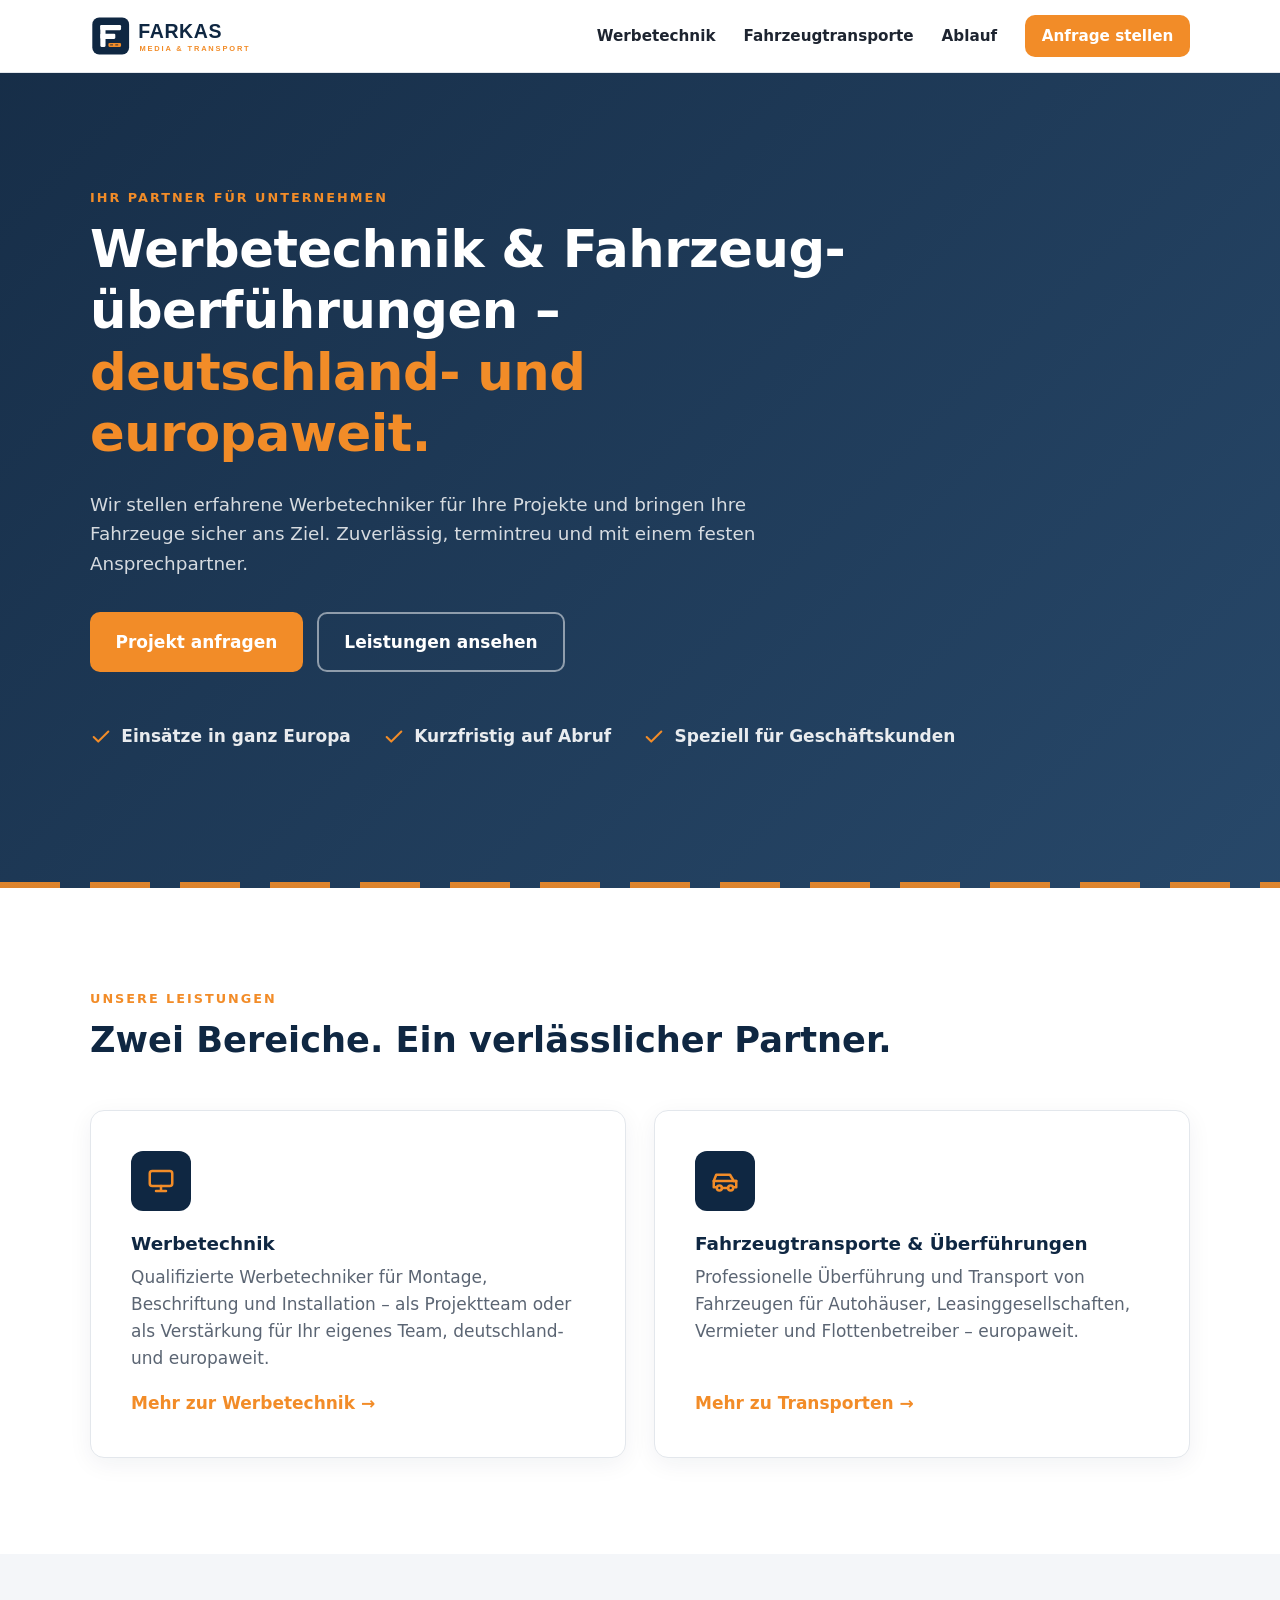
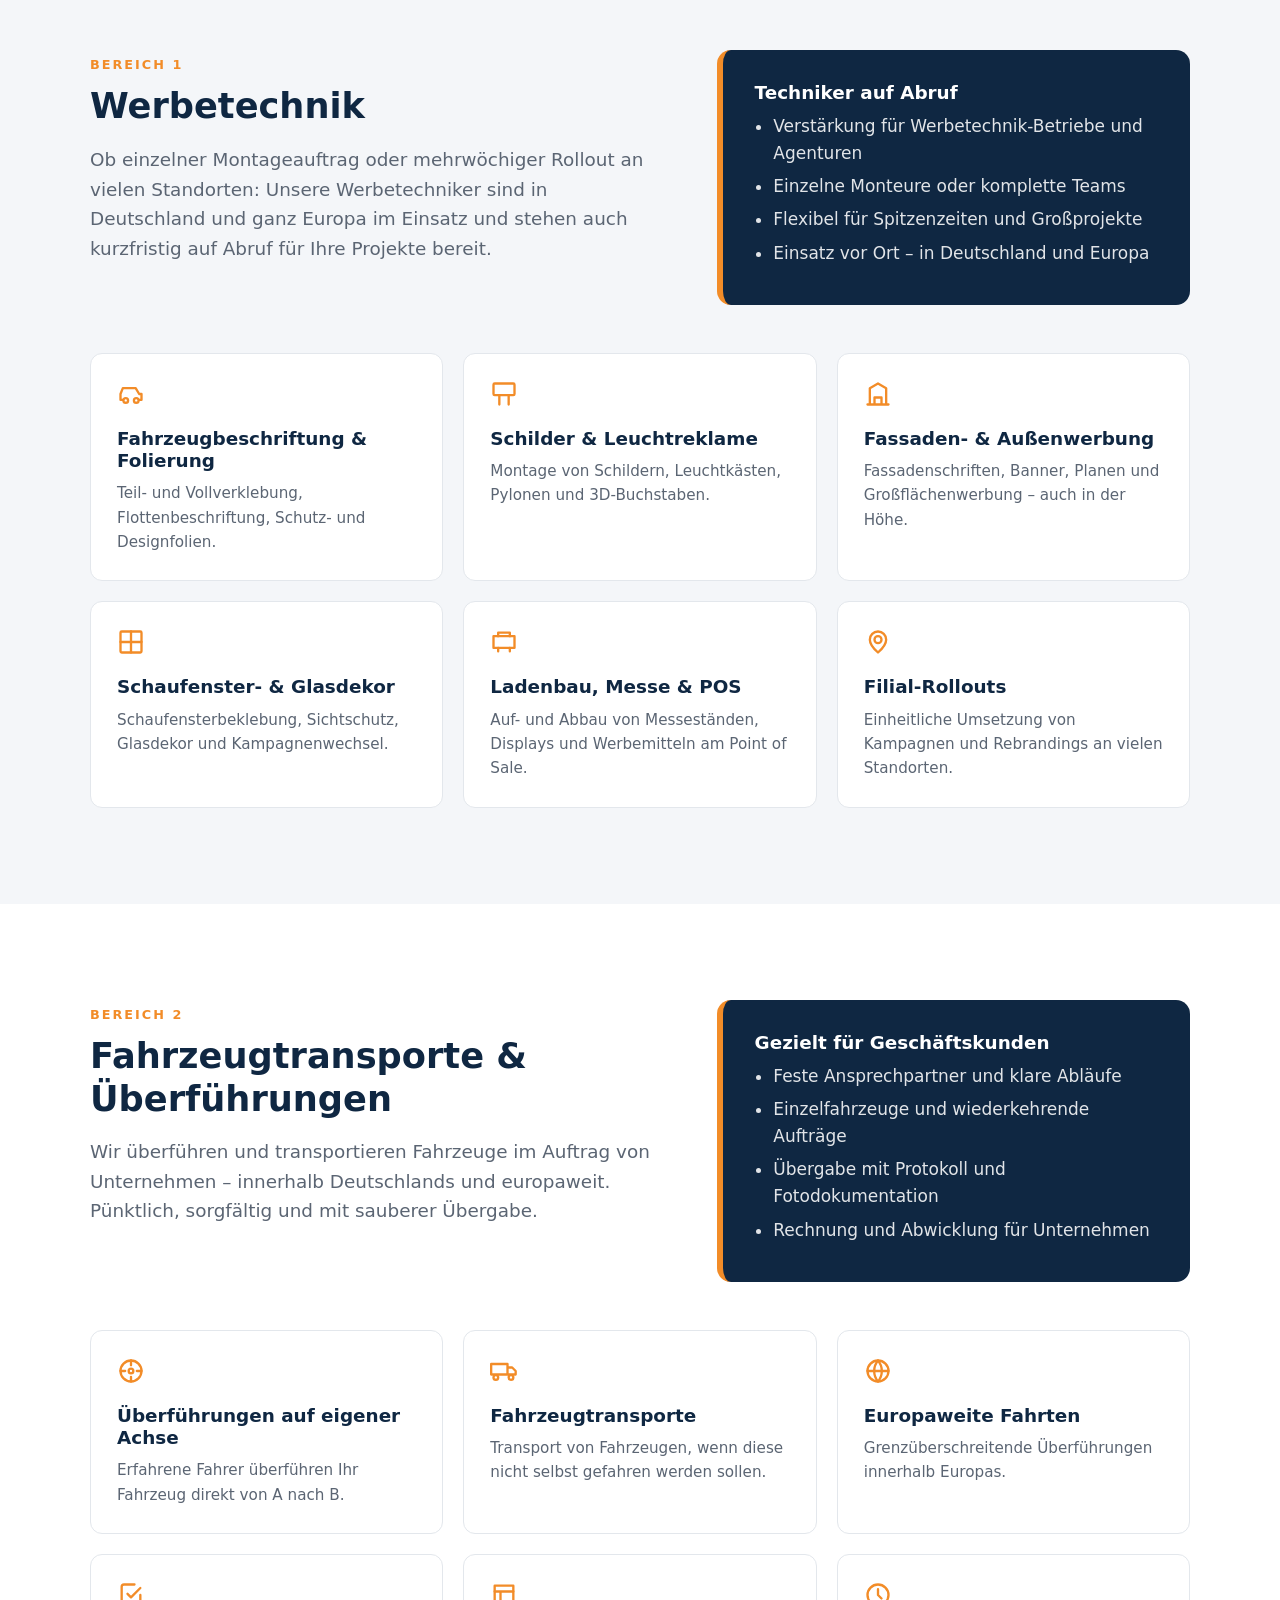
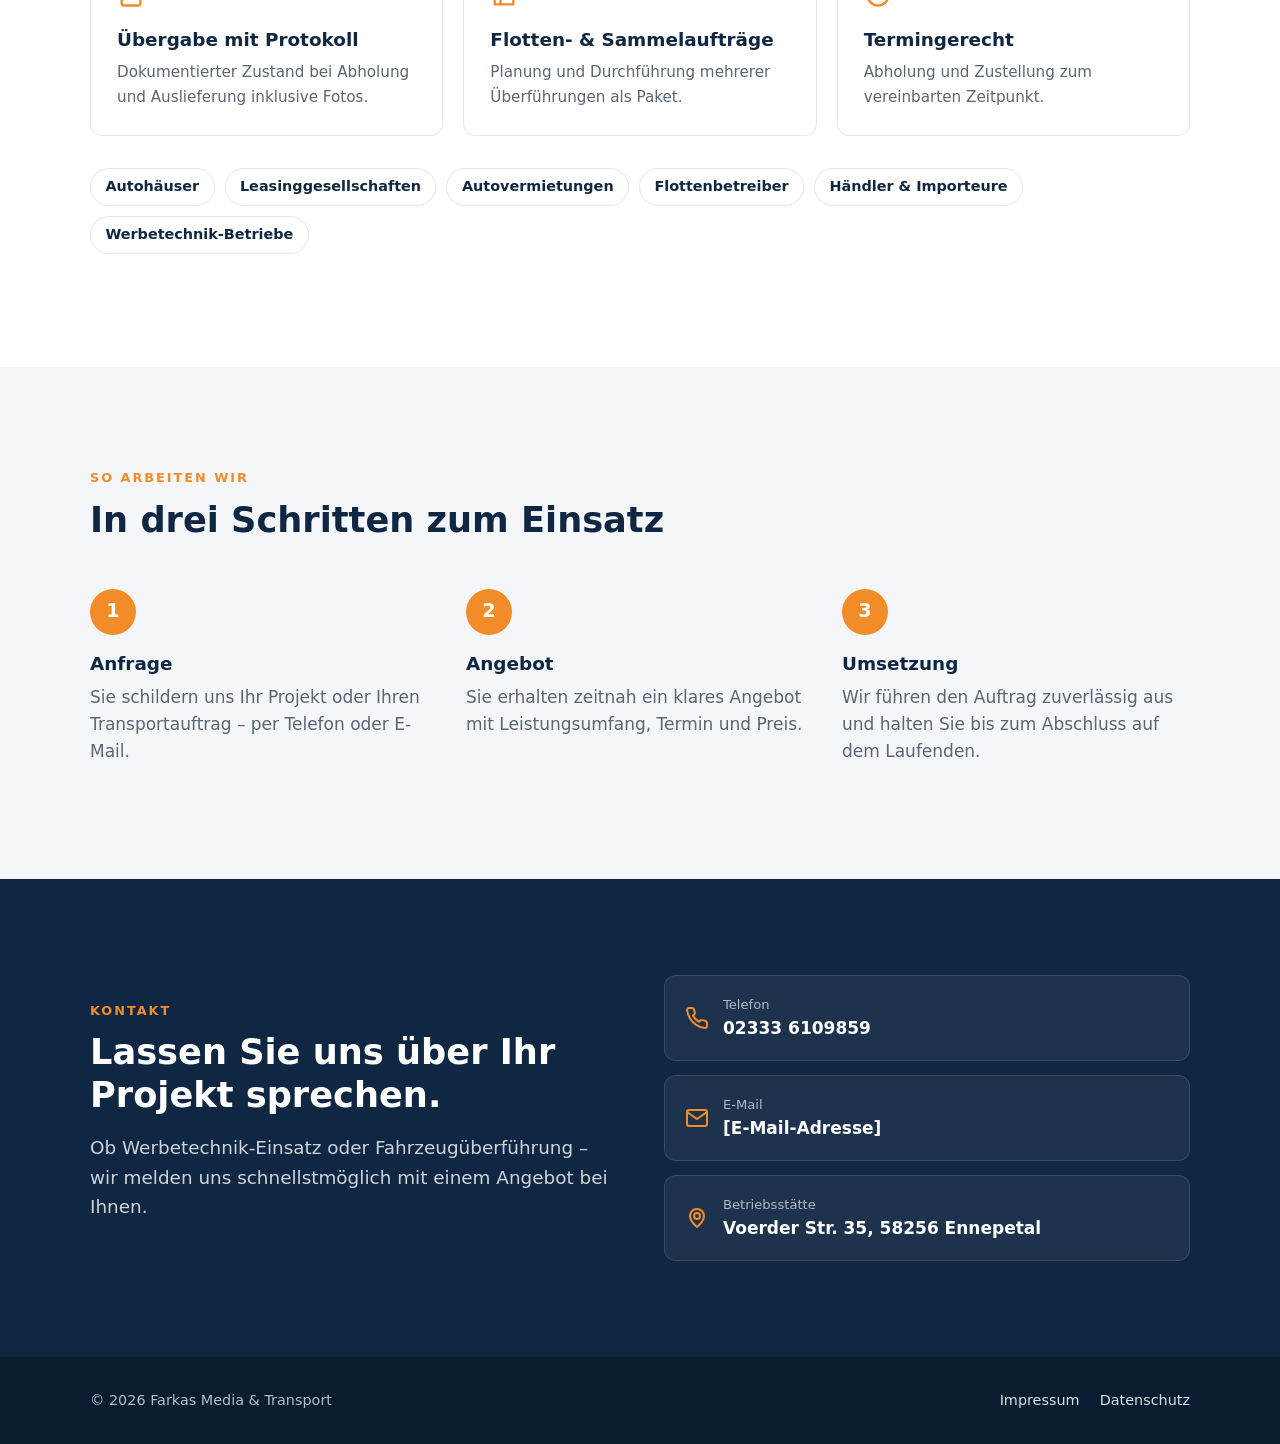
==== index.html @ d6a3371b "Erste Version der Website Farkas Media & Transport Co-Authored-By: Claude Opus 5.5 <noreply@anthropi" ====
<!doctype html>
<html lang="de">
<head>
  <meta charset="utf-8">
  <meta name="viewport" content="width=device-width, initial-scale=1">
  <title>Farkas Media &amp; Transport – Werbetechnik &amp; Fahrzeugüberführungen europaweit</title>
  <meta name="description" content="Farkas Media & Transport: Werbetechniker für Projekte in Deutschland und Europa sowie Fahrzeugtransporte und Überführungen für Unternehmen – zuverlässig, termintreu, europaweit.">
  <link rel="canonical" href="https://www.farkas-media-transport.com/">
  <link rel="icon" href="assets/favicon.svg" type="image/svg+xml">
  <link rel="stylesheet" href="assets/style.css">
</head>
<body>

<header class="site-header">
  <div class="container">
    <a href="#top" class="logo" aria-label="Zur Startseite"><img src="assets/logo.svg" alt="Farkas Media &amp; Transport" width="207" height="46"></a>
    <button class="nav-toggle" aria-label="Menü öffnen" aria-expanded="false" aria-controls="nav"><span></span><span></span><span></span></button>
    <nav class="nav" id="nav">
      <a href="#werbetechnik">Werbetechnik</a>
      <a href="#transporte">Fahrzeugtransporte</a>
      <a href="#ablauf">Ablauf</a>
      <a href="#kontakt" class="btn btn-primary">Anfrage stellen</a>
    </nav>
  </div>
</header>

<main id="top">

  <!-- HERO -->
  <section class="hero">
    <div class="container">
      <span class="eyebrow">Ihr Partner für Unternehmen</span>
      <h1>Werbetechnik &amp; Fahrzeug&shy;überführungen – <span>deutschland- und europaweit.</span></h1>
      <p class="lead">Wir stellen erfahrene Werbetechniker für Ihre Projekte und bringen Ihre Fahrzeuge sicher ans Ziel. Zuverlässig, termintreu und mit einem festen Ansprechpartner.</p>
      <div class="hero-actions">
        <a href="#kontakt" class="btn btn-primary">Projekt anfragen</a>
        <a href="#leistungen" class="btn btn-ghost">Leistungen ansehen</a>
      </div>
      <ul class="hero-facts">
        <li><svg width="22" height="22" viewBox="0 0 24 24" fill="none" stroke="currentColor" stroke-width="2.2" stroke-linecap="round" stroke-linejoin="round"><path d="M20 6 9 17l-5-5"/></svg>Einsätze in ganz Europa</li>
        <li><svg width="22" height="22" viewBox="0 0 24 24" fill="none" stroke="currentColor" stroke-width="2.2" stroke-linecap="round" stroke-linejoin="round"><path d="M20 6 9 17l-5-5"/></svg>Kurzfristig auf Abruf</li>
        <li><svg width="22" height="22" viewBox="0 0 24 24" fill="none" stroke="currentColor" stroke-width="2.2" stroke-linecap="round" stroke-linejoin="round"><path d="M20 6 9 17l-5-5"/></svg>Speziell für Geschäftskunden</li>
      </ul>
    </div>
  </section>

  <!-- ZWEI BEREICHE -->
  <section id="leistungen">
    <div class="container">
      <div class="section-head">
        <span class="eyebrow">Unsere Leistungen</span>
        <h2>Zwei Bereiche. Ein verlässlicher Partner.</h2>
      </div>
      <div class="split">
        <article class="area-card">
          <div class="icon"><svg width="30" height="30" viewBox="0 0 24 24" fill="none" stroke="currentColor" stroke-width="2" stroke-linecap="round" stroke-linejoin="round"><rect x="3" y="4" width="18" height="12" rx="2"/><path d="M12 16v4M8 20h8"/></svg></div>
          <h3>Werbetechnik</h3>
          <p>Qualifizierte Werbetechniker für Montage, Beschriftung und Installation – als Projektteam oder als Verstärkung für Ihr eigenes Team, deutschland- und europaweit.</p>
          <a href="#werbetechnik" class="more">Mehr zur Werbetechnik →</a>
        </article>
        <article class="area-card">
          <div class="icon"><svg width="30" height="30" viewBox="0 0 24 24" fill="none" stroke="currentColor" stroke-width="2" stroke-linecap="round" stroke-linejoin="round"><path d="M5 17H3v-5l2-5h11l3 5h2v5h-2"/><circle cx="7.5" cy="17.5" r="2"/><circle cx="16.5" cy="17.5" r="2"/><path d="M9.5 17.5h5M3 12h18"/></svg></div>
          <h3>Fahrzeugtransporte &amp; Überführungen</h3>
          <p>Professionelle Überführung und Transport von Fahrzeugen für Autohäuser, Leasinggesellschaften, Vermieter und Flottenbetreiber – europaweit.</p>
          <a href="#transporte" class="more">Mehr zu Transporten →</a>
        </article>
      </div>
    </div>
  </section>

  <!-- WERBETECHNIK -->
  <section id="werbetechnik" class="section-soft">
    <div class="container">
      <div class="detail-intro">
        <div>
          <span class="eyebrow">Bereich 1</span>
          <h2>Werbetechnik</h2>
          <p class="lead">Ob einzelner Montageauftrag oder mehrwöchiger Rollout an vielen Standorten: Unsere Werbetechniker sind in Deutschland und ganz Europa im Einsatz und stehen auch kurzfristig auf Abruf für Ihre Projekte bereit.</p>
        </div>
        <div class="highlight-box">
          <h3>Techniker auf Abruf</h3>
          <ul>
            <li>Verstärkung für Werbetechnik-Betriebe und Agenturen</li>
            <li>Einzelne Monteure oder komplette Teams</li>
            <li>Flexibel für Spitzenzeiten und Großprojekte</li>
            <li>Einsatz vor Ort – in Deutschland und Europa</li>
          </ul>
        </div>
      </div>

      <div class="grid-3">
        <div class="service">
          <svg width="28" height="28" viewBox="0 0 24 24" fill="none" stroke="currentColor" stroke-width="2" stroke-linecap="round" stroke-linejoin="round"><path d="M5 17H3v-5l2-5h11l3 5h2v5h-2"/><circle cx="7.5" cy="17.5" r="2"/><circle cx="16.5" cy="17.5" r="2"/></svg>
          <h3>Fahrzeugbeschriftung &amp; Folierung</h3>
          <p>Teil- und Vollverklebung, Flottenbeschriftung, Schutz- und Designfolien.</p>
        </div>
        <div class="service">
          <svg width="28" height="28" viewBox="0 0 24 24" fill="none" stroke="currentColor" stroke-width="2" stroke-linecap="round" stroke-linejoin="round"><rect x="3" y="3" width="18" height="10" rx="1"/><path d="M8 13v8M16 13v8"/></svg>
          <h3>Schilder &amp; Leuchtreklame</h3>
          <p>Montage von Schildern, Leuchtkästen, Pylonen und 3D-Buchstaben.</p>
        </div>
        <div class="service">
          <svg width="28" height="28" viewBox="0 0 24 24" fill="none" stroke="currentColor" stroke-width="2" stroke-linecap="round" stroke-linejoin="round"><path d="M3 21h18M5 21V7l7-4 7 4v14M9 21v-6h6v6"/></svg>
          <h3>Fassaden- &amp; Außenwerbung</h3>
          <p>Fassadenschriften, Banner, Planen und Großflächenwerbung – auch in der Höhe.</p>
        </div>
        <div class="service">
          <svg width="28" height="28" viewBox="0 0 24 24" fill="none" stroke="currentColor" stroke-width="2" stroke-linecap="round" stroke-linejoin="round"><rect x="3" y="3" width="18" height="18" rx="1"/><path d="M3 12h18M12 3v18"/></svg>
          <h3>Schaufenster- &amp; Glasdekor</h3>
          <p>Schaufensterbeklebung, Sichtschutz, Glasdekor und Kampagnenwechsel.</p>
        </div>
        <div class="service">
          <svg width="28" height="28" viewBox="0 0 24 24" fill="none" stroke="currentColor" stroke-width="2" stroke-linecap="round" stroke-linejoin="round"><path d="M3 7h18v10H3z"/><path d="M7 7V4h10v3M7 17v3M17 17v3"/></svg>
          <h3>Ladenbau, Messe &amp; POS</h3>
          <p>Auf- und Abbau von Messeständen, Displays und Werbemitteln am Point of Sale.</p>
        </div>
        <div class="service">
          <svg width="28" height="28" viewBox="0 0 24 24" fill="none" stroke="currentColor" stroke-width="2" stroke-linecap="round" stroke-linejoin="round"><circle cx="12" cy="10" r="3"/><path d="M12 21s-7-6.2-7-11a7 7 0 0 1 14 0c0 4.8-7 11-7 11z"/></svg>
          <h3>Filial-Rollouts</h3>
          <p>Einheitliche Umsetzung von Kampagnen und Rebrandings an vielen Standorten.</p>
        </div>
      </div>
    </div>
  </section>

  <!-- TRANSPORTE -->
  <section id="transporte">
    <div class="container">
      <div class="detail-intro">
        <div>
          <span class="eyebrow">Bereich 2</span>
          <h2>Fahrzeugtransporte &amp; Überführungen</h2>
          <p class="lead">Wir überführen und transportieren Fahrzeuge im Auftrag von Unternehmen – innerhalb Deutschlands und europaweit. Pünktlich, sorgfältig und mit sauberer Übergabe.</p>
        </div>
        <div class="highlight-box">
          <h3>Gezielt für Geschäftskunden</h3>
          <ul>
            <li>Feste Ansprechpartner und klare Abläufe</li>
            <li>Einzelfahrzeuge und wiederkehrende Aufträge</li>
            <li>Übergabe mit Protokoll und Fotodokumentation</li>
            <li>Rechnung und Abwicklung für Unternehmen</li>
          </ul>
        </div>
      </div>

      <div class="grid-3">
        <div class="service">
          <svg width="28" height="28" viewBox="0 0 24 24" fill="none" stroke="currentColor" stroke-width="2" stroke-linecap="round" stroke-linejoin="round"><circle cx="12" cy="12" r="9"/><path d="M12 3v4M12 17v4M3 12h4M17 12h4"/><circle cx="12" cy="12" r="2"/></svg>
          <h3>Überführungen auf eigener Achse</h3>
          <p>Erfahrene Fahrer überführen Ihr Fahrzeug direkt von A nach B.</p>
        </div>
        <div class="service">
          <svg width="28" height="28" viewBox="0 0 24 24" fill="none" stroke="currentColor" stroke-width="2" stroke-linecap="round" stroke-linejoin="round"><path d="M1 15h14V6H1zM15 9h4l3 3v3h-7"/><circle cx="5" cy="17.5" r="2"/><circle cx="18" cy="17.5" r="2"/></svg>
          <h3>Fahrzeugtransporte</h3>
          <p>Transport von Fahrzeugen, wenn diese nicht selbst gefahren werden sollen.</p>
        </div>
        <div class="service">
          <svg width="28" height="28" viewBox="0 0 24 24" fill="none" stroke="currentColor" stroke-width="2" stroke-linecap="round" stroke-linejoin="round"><circle cx="12" cy="12" r="9"/><path d="M3 12h18M12 3a14 14 0 0 1 0 18M12 3a14 14 0 0 0 0 18"/></svg>
          <h3>Europaweite Fahrten</h3>
          <p>Grenzüberschreitende Überführungen innerhalb Europas.</p>
        </div>
        <div class="service">
          <svg width="28" height="28" viewBox="0 0 24 24" fill="none" stroke="currentColor" stroke-width="2" stroke-linecap="round" stroke-linejoin="round"><path d="M9 11l3 3 8-8"/><path d="M20 12v7a2 2 0 0 1-2 2H6a2 2 0 0 1-2-2V5a2 2 0 0 1 2-2h9"/></svg>
          <h3>Übergabe mit Protokoll</h3>
          <p>Dokumentierter Zustand bei Abholung und Auslieferung inklusive Fotos.</p>
        </div>
        <div class="service">
          <svg width="28" height="28" viewBox="0 0 24 24" fill="none" stroke="currentColor" stroke-width="2" stroke-linecap="round" stroke-linejoin="round"><path d="M4 4h16v16H4z"/><path d="M4 9h16M9 20V9"/></svg>
          <h3>Flotten- &amp; Sammelaufträge</h3>
          <p>Planung und Durchführung mehrerer Überführungen als Paket.</p>
        </div>
        <div class="service">
          <svg width="28" height="28" viewBox="0 0 24 24" fill="none" stroke="currentColor" stroke-width="2" stroke-linecap="round" stroke-linejoin="round"><circle cx="12" cy="12" r="9"/><path d="M12 7v5l3 3"/></svg>
          <h3>Termingerecht</h3>
          <p>Abholung und Zustellung zum vereinbarten Zeitpunkt.</p>
        </div>
      </div>

      <ul class="clients" aria-label="Typische Auftraggeber">
        <li>Autohäuser</li>
        <li>Leasinggesellschaften</li>
        <li>Autovermietungen</li>
        <li>Flottenbetreiber</li>
        <li>Händler &amp; Importeure</li>
        <li>Werbetechnik-Betriebe</li>
      </ul>
    </div>
  </section>

  <!-- ABLAUF -->
  <section id="ablauf" class="section-soft">
    <div class="container">
      <div class="section-head">
        <span class="eyebrow">So arbeiten wir</span>
        <h2>In drei Schritten zum Einsatz</h2>
      </div>
      <div class="steps">
        <div class="step">
          <h3>Anfrage</h3>
          <p>Sie schildern uns Ihr Projekt oder Ihren Transportauftrag – per Telefon oder E-Mail.</p>
        </div>
        <div class="step">
          <h3>Angebot</h3>
          <p>Sie erhalten zeitnah ein klares Angebot mit Leistungsumfang, Termin und Preis.</p>
        </div>
        <div class="step">
          <h3>Umsetzung</h3>
          <p>Wir führen den Auftrag zuverlässig aus und halten Sie bis zum Abschluss auf dem Laufenden.</p>
        </div>
      </div>
    </div>
  </section>

  <!-- KONTAKT -->
  <section id="kontakt" class="contact">
    <div class="container contact-grid">
      <div>
        <span class="eyebrow">Kontakt</span>
        <h2>Lassen Sie uns über Ihr Projekt sprechen.</h2>
        <p class="lead">Ob Werbetechnik-Einsatz oder Fahrzeugüberführung – wir melden uns schnellstmöglich mit einem Angebot bei Ihnen.</p>
      </div>
      <ul class="contact-list">
        <li><a href="tel:+4923336109859">
          <svg width="24" height="24" viewBox="0 0 24 24" fill="none" stroke="currentColor" stroke-width="2" stroke-linecap="round" stroke-linejoin="round"><path d="M22 16.9v3a2 2 0 0 1-2.2 2 19.8 19.8 0 0 1-8.6-3.1 19.5 19.5 0 0 1-6-6A19.8 19.8 0 0 1 2.1 4.2 2 2 0 0 1 4.1 2h3a2 2 0 0 1 2 1.7c.1.9.4 1.8.7 2.7a2 2 0 0 1-.5 2.1L8 9.8a16 16 0 0 0 6 6l1.3-1.3a2 2 0 0 1 2.1-.4c.9.3 1.8.6 2.7.7a2 2 0 0 1 1.7 2z"/></svg>
          <div><small>Telefon</small>02333 6109859</div></a></li>
        <li><a href="mailto:info@example.de">
          <svg width="24" height="24" viewBox="0 0 24 24" fill="none" stroke="currentColor" stroke-width="2" stroke-linecap="round" stroke-linejoin="round"><rect x="2" y="4" width="20" height="16" rx="2"/><path d="m22 6-10 7L2 6"/></svg>
          <div><small>E-Mail</small>[E-Mail-Adresse]</div></a></li>
        <li><span>
          <svg width="24" height="24" viewBox="0 0 24 24" fill="none" stroke="currentColor" stroke-width="2" stroke-linecap="round" stroke-linejoin="round"><circle cx="12" cy="10" r="3"/><path d="M12 21s-7-6.2-7-11a7 7 0 0 1 14 0c0 4.8-7 11-7 11z"/></svg>
          <div><small>Betriebsstätte</small>Voerder Str. 35, 58256 Ennepetal</div></span></li>
      </ul>
    </div>
  </section>

</main>

<footer class="site-footer">
  <div class="container">
    <div>© <span id="year">2026</span> Farkas Media &amp; Transport</div>
    <div><a href="impressum.html">Impressum</a><a href="datenschutz.html">Datenschutz</a></div>
  </div>
</footer>

<script>
  // Mobiles Menü
  const toggle = document.querySelector('.nav-toggle');
  const nav = document.getElementById('nav');
  toggle.addEventListener('click', () => {
    const open = nav.classList.toggle('open');
    toggle.setAttribute('aria-expanded', open);
  });
  nav.querySelectorAll('a').forEach(a => a.addEventListener('click', () => {
    nav.classList.remove('open'); toggle.setAttribute('aria-expanded', false);
  }));
  document.getElementById('year').textContent = new Date().getFullYear();
</script>
</body>
</html>
---- assets/style.css ----
/* Farkas Media & Transport – Stylesheet
   Hinweis: Bewusst keine externen Schriften (z. B. Google Fonts), um DSGVO-Probleme zu vermeiden. */

:root {
  --navy: #0F2742;
  --navy-2: #173a5e;
  --orange: #F28C28;
  --orange-dark: #d9741a;
  --ink: #1d2430;
  --muted: #5b6573;
  --line: #e3e7ec;
  --bg: #ffffff;
  --bg-soft: #f4f6f9;
  --radius: 14px;
  --max: 1140px;
  --font: "Segoe UI", system-ui, -apple-system, Roboto, Helvetica, Arial, sans-serif;
}

*, *::before, *::after { box-sizing: border-box; }
html { scroll-behavior: smooth; scroll-padding-top: 80px; }
body {
  margin: 0;
  font-family: var(--font);
  color: var(--ink);
  background: var(--bg);
  line-height: 1.6;
  font-size: 17px;
  -webkit-font-smoothing: antialiased;
}
img { max-width: 100%; display: block; }
a { color: var(--navy); }
h1, h2, h3 { line-height: 1.2; color: var(--navy); margin: 0 0 .5em; }
h1 { font-size: clamp(2rem, 4.5vw, 3.2rem); font-weight: 800; letter-spacing: -.5px; }
h2 { font-size: clamp(1.6rem, 3vw, 2.2rem); font-weight: 800; }
h3 { font-size: 1.15rem; font-weight: 700; }
p { margin: 0 0 1em; }

.container { max-width: var(--max); margin: 0 auto; padding: 0 20px; }
.eyebrow {
  display: inline-block; font-size: .8rem; font-weight: 700; letter-spacing: 2px;
  text-transform: uppercase; color: var(--orange); margin-bottom: .8em;
}
.lead { font-size: 1.15rem; color: var(--muted); max-width: 680px; }

/* Buttons */
.btn {
  display: inline-flex; align-items: center; gap: .5em;
  padding: .85em 1.5em; border-radius: 10px; font-weight: 700; text-decoration: none;
  transition: background .2s, color .2s, border-color .2s, transform .2s;
}
.btn:hover { transform: translateY(-1px); }
.btn-primary { background: var(--orange); color: #fff; }
.btn-primary:hover { background: var(--orange-dark); }
.btn-ghost { border: 2px solid rgba(255,255,255,.5); color: #fff; }
.btn-ghost:hover { border-color: #fff; }

/* Header */
.site-header {
  position: sticky; top: 0; z-index: 50; background: rgba(255,255,255,.96);
  backdrop-filter: blur(8px); border-bottom: 1px solid var(--line);
}
.site-header .container { display: flex; align-items: center; justify-content: space-between; height: 72px; }
.site-header .logo img { height: 46px; width: auto; }
.nav { display: flex; gap: 28px; align-items: center; }
.nav a { text-decoration: none; font-weight: 600; color: var(--ink); font-size: .95rem; }
.nav a:hover { color: var(--orange); }
.nav .btn { color: #fff; padding: .6em 1.1em; }
.nav-toggle { display: none; background: none; border: 0; padding: 8px; cursor: pointer; }
.nav-toggle span { display: block; width: 24px; height: 2px; background: var(--navy); margin: 5px 0; }

/* Hero */
.hero {
  background:
    linear-gradient(135deg, rgba(15,39,66,.97) 0%, rgba(23,58,94,.93) 100%),
    repeating-linear-gradient(-45deg, transparent 0 40px, rgba(255,255,255,.03) 40px 80px);
  color: #fff; padding: 110px 0 120px; position: relative; overflow: hidden;
}
.hero::after {
  content: ""; position: absolute; left: 0; right: 0; bottom: 0; height: 6px;
  background: repeating-linear-gradient(90deg, var(--orange) 0 60px, transparent 60px 90px);
  opacity: .9;
}
.hero h1 { color: #fff; max-width: 820px; }
.hero h1 span { color: var(--orange); }
.hero .lead { color: rgba(255,255,255,.82); }
.hero-actions { display: flex; flex-wrap: wrap; gap: 14px; margin-top: 2em; }
.hero-facts { display: flex; flex-wrap: wrap; gap: 12px 32px; margin-top: 3em; padding: 0; list-style: none; }
.hero-facts li { display: flex; align-items: center; gap: .55em; color: rgba(255,255,255,.9); font-weight: 600; }
.hero-facts svg { color: var(--orange); flex: none; }

/* Sections */
section { padding: 96px 0; }
.section-soft { background: var(--bg-soft); }
.section-head { margin-bottom: 48px; }

/* Bereichs-Karten */
.split { display: grid; grid-template-columns: 1fr 1fr; gap: 28px; }
.area-card {
  background: #fff; border: 1px solid var(--line); border-radius: var(--radius);
  padding: 40px; display: flex; flex-direction: column; box-shadow: 0 6px 24px rgba(15,39,66,.06);
}
.area-card .icon {
  width: 60px; height: 60px; border-radius: 12px; background: var(--navy); color: var(--orange);
  display: grid; place-items: center; margin-bottom: 22px;
}
.area-card p { color: var(--muted); }
.area-card .more { margin-top: auto; font-weight: 700; color: var(--orange); text-decoration: none; }
.area-card .more:hover { text-decoration: underline; }

/* Detail-Bereiche */
.detail-intro { display: grid; grid-template-columns: 1.1fr .9fr; gap: 48px; align-items: start; margin-bottom: 48px; }
.highlight-box {
  background: var(--navy); color: #fff; border-radius: var(--radius); padding: 32px;
  border-left: 6px solid var(--orange);
}
.highlight-box h3 { color: #fff; }
.highlight-box ul { margin: 0; padding-left: 1.1em; }
.highlight-box li { margin: .35em 0; color: rgba(255,255,255,.88); }

.grid-3 { display: grid; grid-template-columns: repeat(3, 1fr); gap: 20px; }
.service {
  background: #fff; border: 1px solid var(--line); border-radius: 12px; padding: 26px;
  transition: border-color .2s, box-shadow .2s;
}
.service:hover { border-color: var(--orange); box-shadow: 0 8px 24px rgba(15,39,66,.08); }
.service svg { color: var(--orange); margin-bottom: 12px; }
.service p { color: var(--muted); font-size: .95rem; margin: 0; }

.clients { display: flex; flex-wrap: wrap; gap: 10px; margin-top: 32px; padding: 0; list-style: none; }
.clients li {
  background: #fff; border: 1px solid var(--line); border-radius: 999px;
  padding: .45em 1em; font-size: .9rem; font-weight: 600; color: var(--navy);
}

/* Ablauf */
.steps { display: grid; grid-template-columns: repeat(3, 1fr); gap: 28px; counter-reset: step; }
.step { position: relative; padding-top: 64px; }
.step::before {
  counter-increment: step; content: counter(step);
  position: absolute; top: 0; left: 0; width: 46px; height: 46px; border-radius: 50%;
  background: var(--orange); color: #fff; font-weight: 800; font-size: 1.2rem;
  display: grid; place-items: center;
}
.step p { color: var(--muted); }

/* Kontakt */
.contact { background: var(--navy); color: #fff; }
.contact h2 { color: #fff; }
.contact .lead { color: rgba(255,255,255,.8); }
.contact-grid { display: grid; grid-template-columns: 1fr 1fr; gap: 48px; align-items: center; }
.contact-list { list-style: none; padding: 0; margin: 0; display: grid; gap: 14px; }
.contact-list a, .contact-list span {
  display: flex; align-items: center; gap: 14px; color: #fff; text-decoration: none;
  background: rgba(255,255,255,.06); border: 1px solid rgba(255,255,255,.12);
  padding: 18px 20px; border-radius: 12px; font-weight: 600;
}
.contact-list a:hover { border-color: var(--orange); }
.contact-list svg { color: var(--orange); flex: none; }
.contact-list small { display: block; font-weight: 400; color: rgba(255,255,255,.65); font-size: .82rem; }

/* Footer */
.site-footer { background: #0a1c30; color: rgba(255,255,255,.7); padding: 32px 0; font-size: .9rem; }
.site-footer .container { display: flex; flex-wrap: wrap; gap: 16px; justify-content: space-between; align-items: center; }
.site-footer a { color: rgba(255,255,255,.85); text-decoration: none; margin-left: 20px; }
.site-footer a:hover { color: var(--orange); }

/* Rechtstexte */
.legal { padding: 64px 0 96px; }
.legal .container { max-width: 820px; }
.legal h2 { font-size: 1.3rem; margin-top: 2em; }
.placeholder { background: #fff4e6; border: 1px dashed var(--orange); padding: 0 .3em; border-radius: 4px; }

/* Responsive */
@media (max-width: 900px) {
  .split, .detail-intro, .contact-grid { grid-template-columns: 1fr; }
  .grid-3, .steps { grid-template-columns: 1fr 1fr; }
}
@media (max-width: 760px) {
  body { font-size: 16px; }
  section { padding: 64px 0; }
  .hero { padding: 72px 0 84px; }
  .nav-toggle { display: block; }
  .nav {
    display: none; position: absolute; top: 72px; left: 0; right: 0; background: #fff;
    flex-direction: column; align-items: stretch; gap: 0; border-bottom: 1px solid var(--line);
  }
  .nav.open { display: flex; }
  .nav a { padding: 16px 20px; border-top: 1px solid var(--line); }
  .nav .btn { margin: 12px 20px; justify-content: center; }
  .grid-3, .steps { grid-template-columns: 1fr; }
  .area-card { padding: 28px; }
  .site-footer a { margin: 0 20px 0 0; }
}
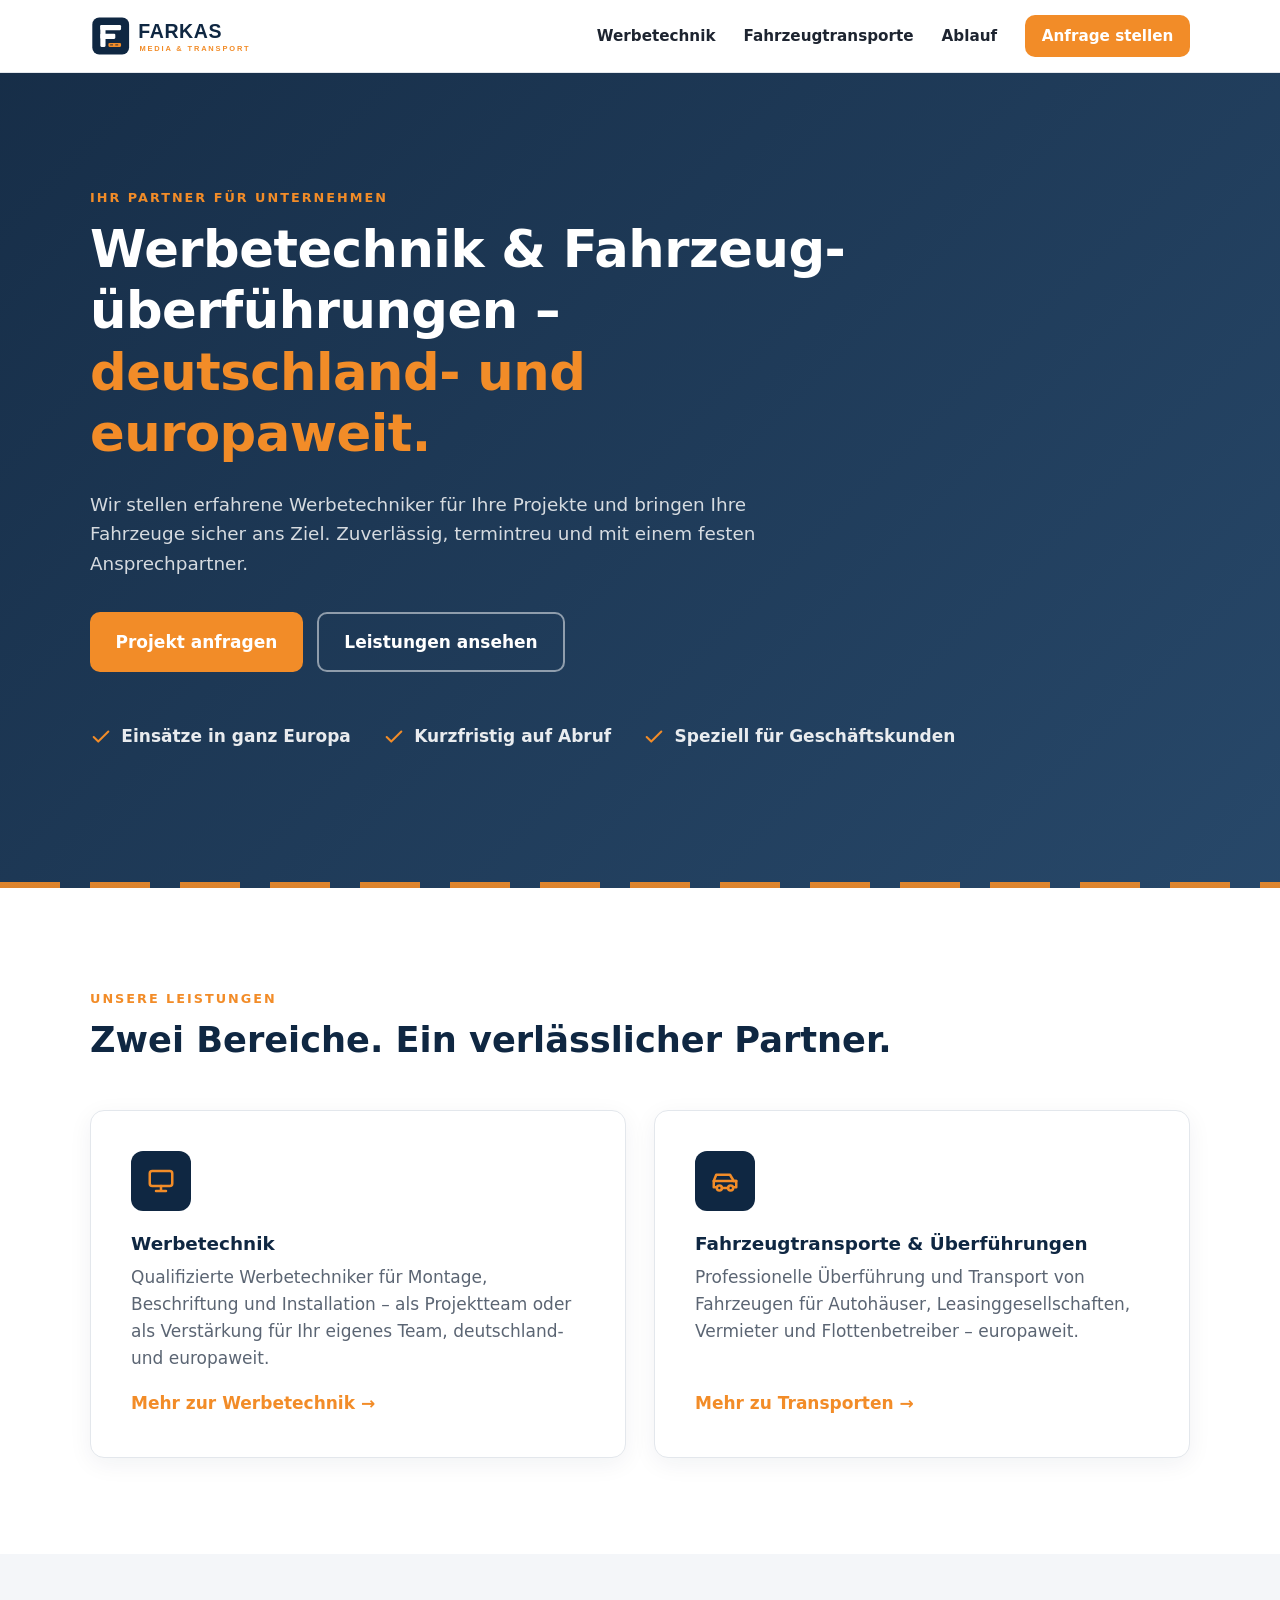
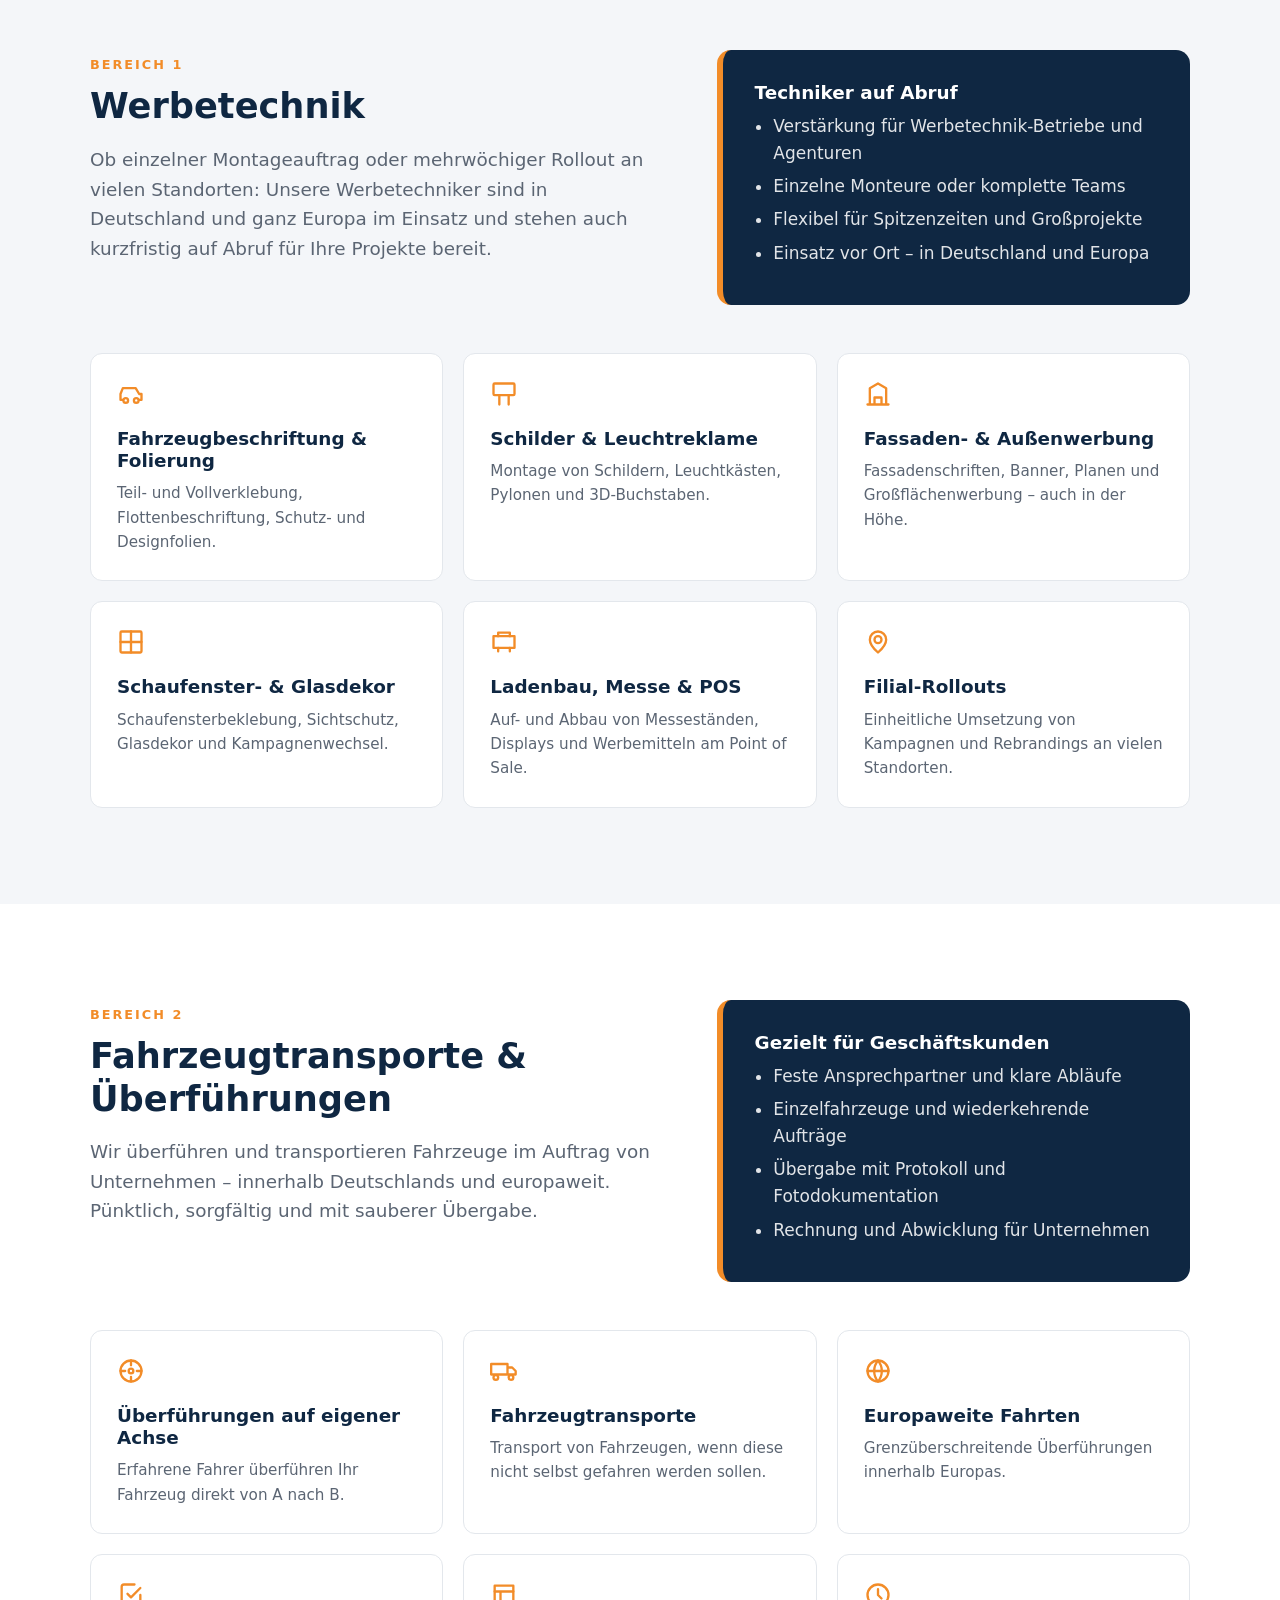
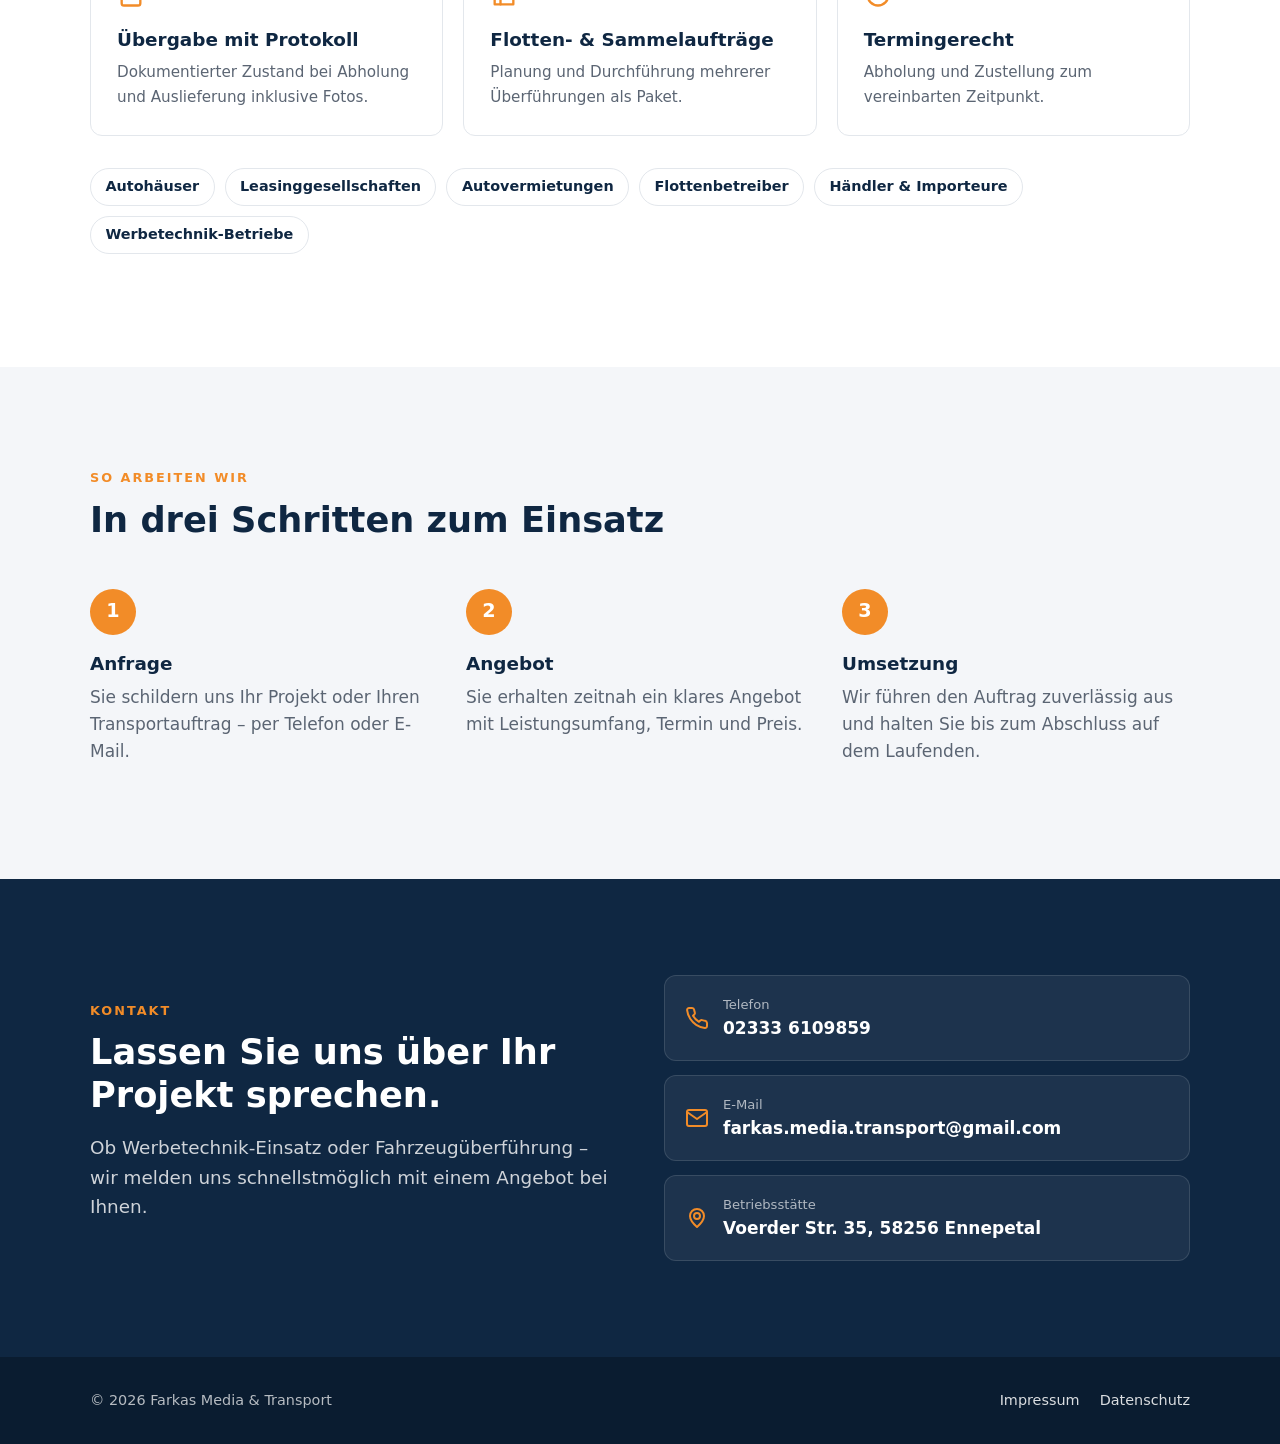
==== commit aaee99ac: "E-Mail-Adresse in Kontakt, Impressum und Datenschutz eingetragen Co-Authored-By: Claude Opus 5.5 <no" ====
--- a/index.html
+++ b/index.html
@@ -223,9 +223,9 @@
         <li><a href="tel:+4923336109859">
           <svg width="24" height="24" viewBox="0 0 24 24" fill="none" stroke="currentColor" stroke-width="2" stroke-linecap="round" stroke-linejoin="round"><path d="M22 16.9v3a2 2 0 0 1-2.2 2 19.8 19.8 0 0 1-8.6-3.1 19.5 19.5 0 0 1-6-6A19.8 19.8 0 0 1 2.1 4.2 2 2 0 0 1 4.1 2h3a2 2 0 0 1 2 1.7c.1.9.4 1.8.7 2.7a2 2 0 0 1-.5 2.1L8 9.8a16 16 0 0 0 6 6l1.3-1.3a2 2 0 0 1 2.1-.4c.9.3 1.8.6 2.7.7a2 2 0 0 1 1.7 2z"/></svg>
           <div><small>Telefon</small>02333 6109859</div></a></li>
-        <li><a href="mailto:info@example.de">
+        <li><a href="mailto:farkas.media.transport@gmail.com">
           <svg width="24" height="24" viewBox="0 0 24 24" fill="none" stroke="currentColor" stroke-width="2" stroke-linecap="round" stroke-linejoin="round"><rect x="2" y="4" width="20" height="16" rx="2"/><path d="m22 6-10 7L2 6"/></svg>
-          <div><small>E-Mail</small>[E-Mail-Adresse]</div></a></li>
+          <div><small>E-Mail</small>farkas.media.transport@gmail.com</div></a></li>
         <li><span>
           <svg width="24" height="24" viewBox="0 0 24 24" fill="none" stroke="currentColor" stroke-width="2" stroke-linecap="round" stroke-linejoin="round"><circle cx="12" cy="10" r="3"/><path d="M12 21s-7-6.2-7-11a7 7 0 0 1 14 0c0 4.8-7 11-7 11z"/></svg>
           <div><small>Betriebsstätte</small>Voerder Str. 35, 58256 Ennepetal</div></span></li>
